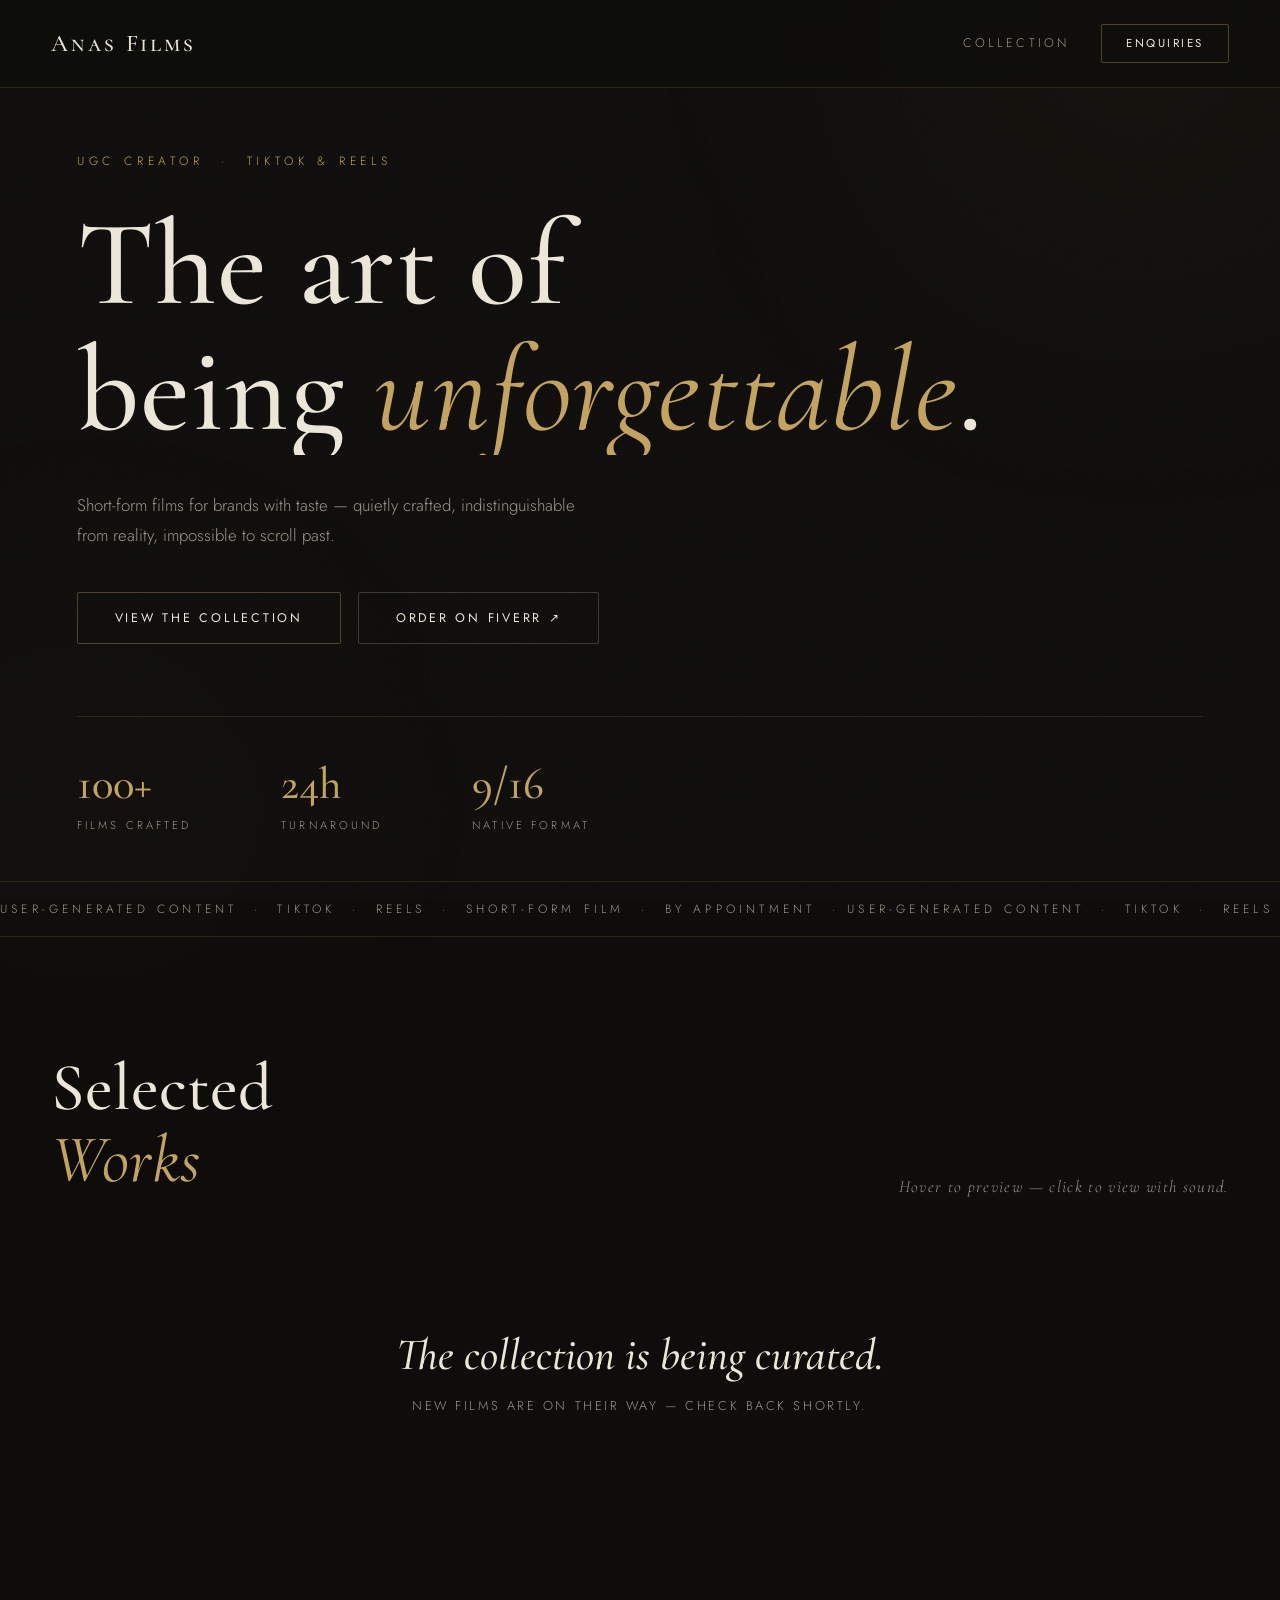
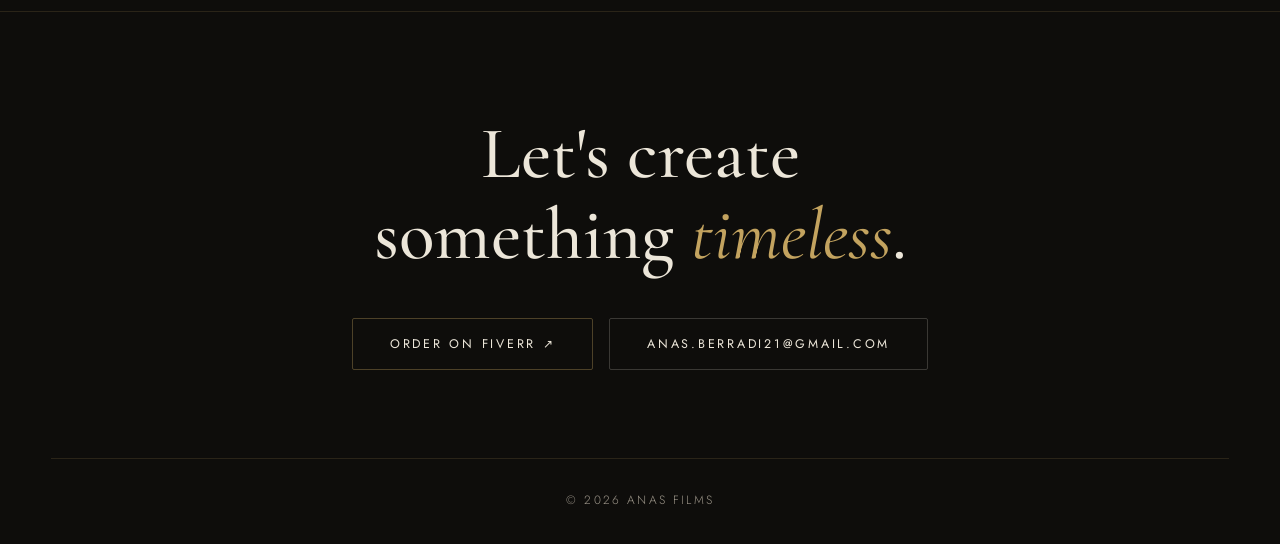
==== website/index.html @ 38eb4a40 "Reorganize: site files into website/, outreach gitignored" ====
<!DOCTYPE html>
<html lang="en">
<head>
  <meta charset="UTF-8" />
  <meta name="viewport" content="width=device-width, initial-scale=1.0" />
  <title>Anas Films — UGC Portfolio</title>
  <meta name="description" content="Short-form films for brands with taste. UGC, TikTok & Reels." />
  <link rel="icon" type="image/svg+xml" href="icon.svg" />
  <link rel="icon" type="image/png" sizes="512x512" href="icon-512.png" />
  <link rel="apple-touch-icon" href="apple-touch-icon.png" />
  <meta property="og:type" content="website" />
  <meta property="og:title" content="Anas Films — UGC Portfolio" />
  <meta property="og:description" content="Short-form films for brands with taste. UGC, TikTok & Reels." />
  <meta property="og:url" content="https://anasfilm.work" />
  <meta property="og:image" content="https://anasfilm.work/og.jpg" />
  <meta name="twitter:card" content="summary_large_image" />
  <link rel="preconnect" href="https://fonts.googleapis.com" />
  <link rel="preconnect" href="https://fonts.gstatic.com" crossorigin />
  <link href="https://fonts.googleapis.com/css2?family=Cormorant+Garamond:ital,wght@0,400;0,500;0,600;1,400;1,500&family=Jost:wght@300;400;500&display=swap" rel="stylesheet" />
  <link rel="stylesheet" href="css/style.css" />
</head>
<body>
  <!-- ambient background -->
  <div class="bg-glow bg-glow--1"></div>
  <div class="bg-glow bg-glow--2"></div>
  <div class="noise"></div>

  <!-- header -->
  <header class="header">
    <a href="index.html" class="logo">Anas Films</a>
    <nav class="nav">
      <a href="#work" class="nav-link">Collection</a>
      <a href="mailto:anas.berradi21@gmail.com" class="btn btn--small">Enquiries</a>
    </nav>
  </header>

  <main>
    <!-- hero -->
    <section class="hero">
      <p class="hero-eyebrow reveal">UGC Creator &nbsp;·&nbsp; TikTok &amp; Reels</p>
      <h1 class="hero-title">
        <span class="line">The art of</span>
        <span class="line">being <em>unforgettable</em>.</span>
      </h1>
      <p class="hero-sub reveal">
        Short-form films for brands with taste — quietly crafted,
        indistinguishable from reality, impossible to scroll past.
      </p>
      <div class="hero-cta reveal">
        <a href="#work" class="btn">View the collection</a>
        <a href="https://www.fiverr.com/s/xrdw5RX" target="_blank" rel="noopener" class="btn btn--ghost">Order on Fiverr ↗</a>
      </div>

      <div class="hero-stats reveal">
        <div class="stat"><span class="stat-num" data-count="100">0</span><span class="stat-label">Films crafted</span></div>
        <div class="stat"><span class="stat-num" data-count="24" data-suffix="h">0</span><span class="stat-label">Turnaround</span></div>
        <div class="stat"><span class="stat-num" data-count="9" data-suffix="/16">0</span><span class="stat-label">Native format</span></div>
      </div>
    </section>

    <!-- marquee -->
    <div class="marquee" aria-hidden="true">
      <div class="marquee-track">
        <span>User-Generated Content &nbsp;·&nbsp; TikTok &nbsp;·&nbsp; Reels &nbsp;·&nbsp; Short-Form Film &nbsp;·&nbsp; By Appointment &nbsp;·&nbsp; </span><span>User-Generated Content &nbsp;·&nbsp; TikTok &nbsp;·&nbsp; Reels &nbsp;·&nbsp; Short-Form Film &nbsp;·&nbsp; By Appointment &nbsp;·&nbsp; </span>
      </div>
    </div>

    <!-- work -->
    <section id="work" class="work">
      <div class="work-head">
        <h2 class="section-title">Selected<br /><em>Works</em></h2>
        <p class="work-note">Hover to preview — click to view with sound.</p>
      </div>

      <div id="video-grid" class="grid">
        <!-- cards injected by js/main.js from videos.js -->
      </div>

      <div id="empty-state" class="empty" hidden>
        <p class="empty-big">The collection is being curated.</p>
        <p class="empty-small">New films are on their way — check back shortly.</p>
      </div>
    </section>
  </main>

  <!-- footer -->
  <footer class="footer">
    <div class="footer-cta">
      <h2 class="footer-title">Let's create<br />something <em>timeless</em>.</h2>
      <div style="display:flex;gap:1rem;justify-content:center;flex-wrap:wrap">
        <a href="https://www.fiverr.com/s/xrdw5RX" target="_blank" rel="noopener" class="btn">Order on Fiverr ↗</a>
        <a href="mailto:anas.berradi21@gmail.com" class="btn btn--ghost">anas.berradi21@gmail.com</a>
      </div>
    </div>
    <div class="footer-bottom" style="justify-content:center">
      <span>© <span id="year"></span> Anas Films</span>
    </div>
  </footer>

  <!-- fullscreen player -->
  <div id="player" class="player" hidden>
    <button class="player-close" id="player-close" aria-label="Close">✕</button>
    <div class="player-box">
      <video id="player-video" controls playsinline></video>
      <div class="player-meta">
        <h3 id="player-title"></h3>
        <p id="player-client"></p>
      </div>
    </div>
  </div>

  <script src="js/main.js"></script>
</body>
</html>
---- website/css/style.css ----
/* ============ tokens ============ */
:root {
  --bg: #0e0d0b;            /* warm near-black */
  --bg-soft: #15130f;
  --ink: #ece6d9;           /* ivory */
  --ink-dim: #9d968a;
  --gold: #c3a35f;          /* champagne gold */
  --gold-dim: rgba(195, 163, 95, 0.35);
  --line: rgba(195, 163, 95, 0.16);
  --font-display: "Cormorant Garamond", serif;
  --font-body: "Jost", sans-serif;
}

* { margin: 0; padding: 0; box-sizing: border-box; }

html { scroll-behavior: smooth; }

body {
  background: var(--bg);
  color: var(--ink);
  font-family: var(--font-body);
  font-weight: 300;
  overflow-x: hidden;
  -webkit-font-smoothing: antialiased;
}

::selection { background: var(--gold); color: #14110c; }

::-webkit-scrollbar { width: 10px; }
::-webkit-scrollbar-track { background: var(--bg); }
::-webkit-scrollbar-thumb { background: #2a251d; border-radius: 5px; }

a { color: inherit; text-decoration: none; }

/* ============ ambient background ============ */
.bg-glow {
  position: fixed;
  border-radius: 50%;
  filter: blur(140px);
  pointer-events: none;
  z-index: 0;
}
.bg-glow--1 {
  width: 50vw; height: 50vw;
  top: -22vw; right: -14vw;
  background: radial-gradient(circle, rgba(195, 163, 95, 0.09), transparent 65%);
}
.bg-glow--2 {
  width: 38vw; height: 38vw;
  bottom: -12vw; left: -12vw;
  background: radial-gradient(circle, rgba(195, 163, 95, 0.06), transparent 65%);
}
.noise {
  position: fixed;
  inset: 0;
  z-index: 1;
  pointer-events: none;
  opacity: 0.05;
  background-image: url("data:image/svg+xml,%3Csvg xmlns='http://www.w3.org/2000/svg' width='120' height='120'%3E%3Cfilter id='n'%3E%3CfeTurbulence type='fractalNoise' baseFrequency='0.9' numOctaves='2'/%3E%3C/filter%3E%3Crect width='120' height='120' filter='url(%23n)' opacity='0.7'/%3E%3C/svg%3E");
}

header, main, footer { position: relative; z-index: 2; }

/* ============ header ============ */
.header {
  display: flex;
  justify-content: space-between;
  align-items: center;
  padding: 1.5rem clamp(1.2rem, 4vw, 3.5rem);
  position: sticky;
  top: 0;
  z-index: 10;
  backdrop-filter: blur(14px);
  background: rgba(14, 13, 11, 0.7);
  border-bottom: 1px solid var(--line);
}
.logo {
  font-family: var(--font-display);
  font-weight: 500;
  font-size: 1.5rem;
  letter-spacing: 0.12em;
  font-variant: small-caps;
}
.nav { display: flex; align-items: center; gap: 2rem; }
.nav-link {
  font-size: 0.78rem;
  letter-spacing: 0.25em;
  text-transform: uppercase;
  color: var(--ink-dim);
  transition: color 0.3s;
}
.nav-link:hover { color: var(--gold); }

/* ============ buttons ============ */
.btn {
  display: inline-block;
  font-family: var(--font-body);
  font-weight: 400;
  font-size: 0.78rem;
  letter-spacing: 0.22em;
  text-transform: uppercase;
  padding: 1rem 2.3rem;
  border-radius: 2px;
  background: transparent;
  color: var(--ink);
  border: 1px solid var(--gold-dim);
  cursor: pointer;
  transition: background 0.35s, color 0.35s, border-color 0.35s;
}
.btn:hover {
  background: var(--gold);
  border-color: var(--gold);
  color: #14110c;
}
.btn--small { padding: 0.65rem 1.5rem; font-size: 0.72rem; }
.btn--ghost { border-color: rgba(236, 230, 217, 0.2); }
.btn--ghost:hover { border-color: var(--gold); background: transparent; color: var(--gold); }

/* ============ hero ============ */
.hero {
  min-height: 88vh;
  display: flex;
  flex-direction: column;
  justify-content: center;
  padding: 4rem clamp(1.2rem, 6vw, 6rem) 3rem;
}
.hero-eyebrow {
  font-size: 0.75rem;
  letter-spacing: 0.4em;
  text-transform: uppercase;
  color: var(--gold);
  margin-bottom: 2rem;
}
.hero-title {
  font-family: var(--font-display);
  font-weight: 500;
  font-size: clamp(3rem, 9.5vw, 8rem);
  line-height: 1.04;
  letter-spacing: 0.01em;
}
.hero-title .line { display: block; overflow: hidden; }
.hero-title em {
  font-style: italic;
  font-weight: 400;
  color: var(--gold);
}
.hero-sub {
  max-width: 32rem;
  margin-top: 2.2rem;
  font-size: 1.05rem;
  font-weight: 300;
  color: var(--ink-dim);
  line-height: 1.8;
}
.hero-cta {
  display: flex;
  gap: 1.1rem;
  margin-top: 2.6rem;
  flex-wrap: wrap;
}
.hero-stats {
  display: flex;
  gap: clamp(2.5rem, 7vw, 6rem);
  margin-top: 4.5rem;
  padding-top: 2.5rem;
  border-top: 1px solid var(--line);
  flex-wrap: wrap;
}
.stat { display: flex; flex-direction: column; }
.stat-num {
  font-family: var(--font-display);
  font-weight: 500;
  font-size: clamp(2rem, 3.5vw, 2.9rem);
  color: var(--gold);
}
.stat-label {
  font-size: 0.7rem;
  letter-spacing: 0.28em;
  text-transform: uppercase;
  color: var(--ink-dim);
  margin-top: 0.4rem;
}

/* ============ marquee ============ */
.marquee {
  overflow: hidden;
  border-top: 1px solid var(--line);
  border-bottom: 1px solid var(--line);
  padding: 1.1rem 0;
}
.marquee-track {
  display: flex;
  white-space: nowrap;
  animation: marquee 42s linear infinite;
  font-size: 0.75rem;
  letter-spacing: 0.35em;
  text-transform: uppercase;
  color: var(--ink-dim);
}
@keyframes marquee {
  from { transform: translateX(0); }
  to { transform: translateX(-50%); }
}

/* ============ work / grid ============ */
.work { padding: clamp(4.5rem, 9vw, 8rem) clamp(1.2rem, 4vw, 3.5rem); }
.work-head {
  display: flex;
  justify-content: space-between;
  align-items: flex-end;
  gap: 2rem;
  margin-bottom: 3.2rem;
  flex-wrap: wrap;
}
.section-title {
  font-family: var(--font-display);
  font-weight: 500;
  font-size: clamp(2.4rem, 5.5vw, 4.2rem);
  line-height: 1.08;
}
.section-title em { font-style: italic; color: var(--gold); font-weight: 400; }
.work-note {
  color: var(--ink-dim);
  font-size: 0.85rem;
  letter-spacing: 0.08em;
  font-style: italic;
  font-family: var(--font-display);
  font-size: 1.05rem;
}

.grid {
  display: grid;
  grid-template-columns: repeat(auto-fill, minmax(min(240px, 100%), 1fr));
  gap: clamp(1rem, 2vw, 1.6rem);
}

.card {
  position: relative;
  aspect-ratio: 9 / 16;
  border-radius: 8px;
  overflow: hidden;
  cursor: pointer;
  border: 1px solid var(--line);
  background: #000;
  transform: translateY(24px);
  opacity: 0;
  transition: transform 0.7s cubic-bezier(0.16, 1, 0.3, 1), opacity 0.7s, border-color 0.35s, box-shadow 0.35s;
}
.card.is-visible { transform: translateY(0); opacity: 1; }
.card:hover {
  border-color: var(--gold-dim);
  box-shadow: 0 24px 60px rgba(0, 0, 0, 0.55);
  transform: translateY(-5px);
}
.card video {
  width: 100%;
  height: 100%;
  object-fit: cover;
  display: block;
}
.card-overlay {
  position: absolute;
  inset: 0;
  display: flex;
  flex-direction: column;
  justify-content: flex-end;
  padding: 1.2rem;
  background: linear-gradient(to top, rgba(0, 0, 0, 0.88) 0%, rgba(0, 0, 0, 0.25) 42%, transparent 68%);
  pointer-events: none;
}
.card-title {
  font-family: var(--font-display);
  font-weight: 600;
  font-size: 1.3rem;
  line-height: 1.15;
}
.card-client {
  font-size: 0.68rem;
  letter-spacing: 0.25em;
  text-transform: uppercase;
  color: var(--gold);
  margin-top: 0.4rem;
}
.card-play {
  position: absolute;
  top: 50%;
  left: 50%;
  transform: translate(-50%, -50%) scale(0.85);
  width: 62px;
  height: 62px;
  border-radius: 50%;
  display: grid;
  place-items: center;
  background: rgba(14, 13, 11, 0.45);
  border: 1px solid var(--gold-dim);
  backdrop-filter: blur(6px);
  opacity: 0;
  transition: opacity 0.35s, transform 0.35s;
  pointer-events: none;
}
.card:hover .card-play { opacity: 1; transform: translate(-50%, -50%) scale(1); }
.card-play svg { width: 18px; height: 18px; fill: var(--gold); margin-left: 3px; }
.card-tag {
  position: absolute;
  top: 0.9rem;
  left: 0.9rem;
  font-size: 0.62rem;
  letter-spacing: 0.22em;
  text-transform: uppercase;
  padding: 0.35rem 0.75rem;
  border-radius: 2px;
  color: var(--ink);
  background: rgba(14, 13, 11, 0.55);
  border: 1px solid var(--line);
  backdrop-filter: blur(6px);
}

/* empty state */
.empty { text-align: center; padding: 5rem 1rem; }
.empty-big {
  font-family: var(--font-display);
  font-style: italic;
  font-weight: 500;
  font-size: clamp(1.8rem, 4.5vw, 2.8rem);
  color: var(--ink);
}
.empty-small {
  color: var(--ink-dim);
  margin-top: 0.9rem;
  font-size: 0.8rem;
  letter-spacing: 0.2em;
  text-transform: uppercase;
}

/* ============ footer ============ */
.footer {
  border-top: 1px solid var(--line);
  padding: clamp(4.5rem, 8vw, 7rem) clamp(1.2rem, 4vw, 3.5rem) 2.2rem;
}
.footer-cta { text-align: center; margin-bottom: 5.5rem; }
.footer-title {
  font-family: var(--font-display);
  font-weight: 500;
  font-size: clamp(2.4rem, 6vw, 4.6rem);
  line-height: 1.1;
  margin-bottom: 2.6rem;
}
.footer-title em { font-style: italic; color: var(--gold); font-weight: 400; }
.footer-bottom {
  display: flex;
  justify-content: space-between;
  align-items: center;
  gap: 1rem;
  flex-wrap: wrap;
  color: var(--ink-dim);
  font-size: 0.75rem;
  letter-spacing: 0.18em;
  text-transform: uppercase;
  border-top: 1px solid var(--line);
  padding-top: 2rem;
}
.footer-socials { display: flex; gap: 1.8rem; }
.footer-socials a { transition: color 0.3s; }
.footer-socials a:hover { color: var(--gold); }
.footer-admin { opacity: 0.4; }

/* ============ fullscreen player ============ */
.player {
  position: fixed;
  inset: 0;
  z-index: 100;
  display: grid;
  place-items: center;
  background: rgba(8, 7, 6, 0.94);
  backdrop-filter: blur(10px);
  animation: fadeIn 0.3s ease;
}
.player[hidden] { display: none; }
@keyframes fadeIn { from { opacity: 0; } to { opacity: 1; } }
.player-box {
  width: min(420px, 92vw);
  display: flex;
  flex-direction: column;
  gap: 1rem;
}
.player-box video {
  width: 100%;
  aspect-ratio: 9 / 16;
  border-radius: 8px;
  background: #000;
  border: 1px solid var(--line);
  box-shadow: 0 30px 90px rgba(0, 0, 0, 0.8);
}
.player-meta h3 { font-family: var(--font-display); font-weight: 600; font-size: 1.4rem; }
.player-meta p { color: var(--gold); font-size: 0.7rem; letter-spacing: 0.25em; text-transform: uppercase; margin-top: 0.3rem; }
.player-close {
  position: absolute;
  top: 1.4rem;
  right: 1.6rem;
  width: 46px;
  height: 46px;
  border-radius: 50%;
  border: 1px solid var(--gold-dim);
  background: transparent;
  color: var(--ink);
  font-size: 1rem;
  cursor: pointer;
  transition: border-color 0.3s, color 0.3s;
}
.player-close:hover { border-color: var(--gold); color: var(--gold); }

/* ============ reveal animation ============ */
.reveal {
  opacity: 0;
  transform: translateY(20px);
  animation: revealUp 1.1s cubic-bezier(0.16, 1, 0.3, 1) forwards;
}
.hero-title .line { animation: revealUp 1.1s cubic-bezier(0.16, 1, 0.3, 1) both; }
.hero-title .line:nth-child(2) { animation-delay: 0.12s; }
.hero-title .line:nth-child(3) { animation-delay: 0.24s; }
.hero-sub.reveal { animation-delay: 0.35s; }
.hero-cta.reveal { animation-delay: 0.45s; }
.hero-stats.reveal { animation-delay: 0.55s; }
@keyframes revealUp {
  from { opacity: 0; transform: translateY(20px); }
  to { opacity: 1; transform: translateY(0); }
}

/* ============ admin page ============ */
.admin-body {
  min-height: 100vh;
  display: grid;
  place-items: center;
  padding: 2rem 1.2rem;
}
.admin-panel {
  width: min(560px, 100%);
  background: var(--bg-soft);
  border: 1px solid var(--line);
  border-radius: 10px;
  padding: clamp(1.8rem, 4vw, 2.8rem);
  box-shadow: 0 30px 80px rgba(0, 0, 0, 0.5);
}
.admin-panel h1 {
  font-family: var(--font-display);
  font-weight: 500;
  font-size: 2rem;
  margin-bottom: 0.4rem;
}
.admin-panel .admin-sub { color: var(--ink-dim); font-size: 0.9rem; margin-bottom: 1.8rem; }
.field { margin-bottom: 1.1rem; }
.field label {
  display: block;
  font-size: 0.68rem;
  letter-spacing: 0.25em;
  text-transform: uppercase;
  color: var(--ink-dim);
  margin-bottom: 0.5rem;
}
.field input[type="text"],
.field input[type="password"] {
  width: 100%;
  padding: 0.85rem 1rem;
  border-radius: 4px;
  border: 1px solid var(--line);
  background: rgba(255, 255, 255, 0.03);
  color: var(--ink);
  font-family: var(--font-body);
  font-size: 0.95rem;
  outline: none;
  transition: border-color 0.3s;
}
.field input:focus { border-color: var(--gold-dim); }
.field input[type="file"] {
  width: 100%;
  padding: 0.85rem;
  border-radius: 4px;
  border: 1px dashed var(--gold-dim);
  background: rgba(255, 255, 255, 0.02);
  color: var(--ink-dim);
  font-size: 0.85rem;
  cursor: pointer;
}
.admin-error {
  color: #c97b6b;
  font-size: 0.85rem;
  margin: 0.7rem 0 0;
  min-height: 1.2em;
}
.admin-ok { color: var(--gold); font-size: 0.85rem; margin: 0.7rem 0 0; }
.admin-row { display: flex; justify-content: space-between; align-items: flex-start; gap: 1rem; }
.admin-list { margin-top: 2.2rem; }
.admin-list h2 {
  font-size: 0.72rem;
  letter-spacing: 0.28em;
  text-transform: uppercase;
  color: var(--ink-dim);
  margin-bottom: 1rem;
  font-weight: 400;
}
.admin-item {
  display: flex;
  align-items: center;
  gap: 0.9rem;
  padding: 0.7rem;
  border: 1px solid var(--line);
  border-radius: 6px;
  margin-bottom: 0.6rem;
  background: rgba(255, 255, 255, 0.02);
}
.admin-item video {
  width: 44px;
  height: 78px;
  object-fit: cover;
  border-radius: 4px;
  background: #000;
  flex-shrink: 0;
}
.admin-item-info { flex: 1; min-width: 0; }
.admin-item-title { font-family: var(--font-display); font-weight: 600; font-size: 1.05rem; white-space: nowrap; overflow: hidden; text-overflow: ellipsis; }
.admin-item-client { color: var(--ink-dim); font-size: 0.72rem; letter-spacing: 0.15em; text-transform: uppercase; margin-top: 0.2rem; }
.btn-danger {
  background: transparent;
  border: 1px solid rgba(201, 123, 107, 0.45);
  color: #c97b6b;
  border-radius: 2px;
  padding: 0.45rem 0.95rem;
  font-family: var(--font-body);
  font-size: 0.68rem;
  letter-spacing: 0.2em;
  text-transform: uppercase;
  cursor: pointer;
  transition: background 0.3s;
  flex-shrink: 0;
}
.btn-danger:hover { background: rgba(201, 123, 107, 0.12); }
.btn-link {
  background: none;
  border: none;
  color: var(--ink-dim);
  font-family: var(--font-body);
  font-size: 0.75rem;
  letter-spacing: 0.2em;
  text-transform: uppercase;
  cursor: pointer;
  padding-top: 0.6rem;
}
.btn-link:hover { color: var(--gold); }
.admin-view-site {
  display: inline-block;
  margin-top: 1.8rem;
  color: var(--ink-dim);
  font-size: 0.75rem;
  letter-spacing: 0.2em;
  text-transform: uppercase;
  transition: color 0.3s;
}
.admin-view-site:hover { color: var(--gold); }
.btn[disabled] { opacity: 0.5; cursor: wait; }

@media (max-width: 640px) {
  .hero-stats { gap: 1.8rem; }
  .footer-bottom { justify-content: center; text-align: center; }
}

/* ============ admin list extras ============ */
.admin-item-meta {
  color: var(--ink-dim);
  font-size: 0.65rem;
  letter-spacing: 0.18em;
  text-transform: uppercase;
  margin-top: 0.3rem;
  opacity: 0.8;
}
.admin-item-actions {
  display: flex;
  gap: 0.4rem;
  align-items: center;
  flex-shrink: 0;
  flex-wrap: wrap;
  justify-content: flex-end;
}
.icon-btn {
  background: transparent;
  border: 1px solid var(--line);
  color: var(--ink-dim);
  border-radius: 2px;
  padding: 0.4rem 0.7rem;
  font-family: var(--font-body);
  font-size: 0.68rem;
  letter-spacing: 0.15em;
  text-transform: uppercase;
  cursor: pointer;
  transition: color 0.3s, border-color 0.3s;
}
.icon-btn:hover:not([disabled]) { color: var(--gold); border-color: var(--gold-dim); }
.icon-btn[disabled] { opacity: 0.3; cursor: default; }
.admin-edit {
  display: flex;
  flex-direction: column;
  gap: 0.45rem;
  padding: 0.2rem 0;
}
.admin-edit input {
  width: 100%;
  padding: 0.55rem 0.75rem;
  border-radius: 4px;
  border: 1px solid var(--line);
  background: rgba(255, 255, 255, 0.03);
  color: var(--ink);
  font-family: var(--font-body);
  font-size: 0.88rem;
  outline: none;
  transition: border-color 0.3s;
}
.admin-edit input:focus { border-color: var(--gold-dim); }

@media (max-width: 560px) {
  .admin-item { flex-wrap: wrap; }
  .admin-item-actions { width: 100%; justify-content: flex-start; }
}
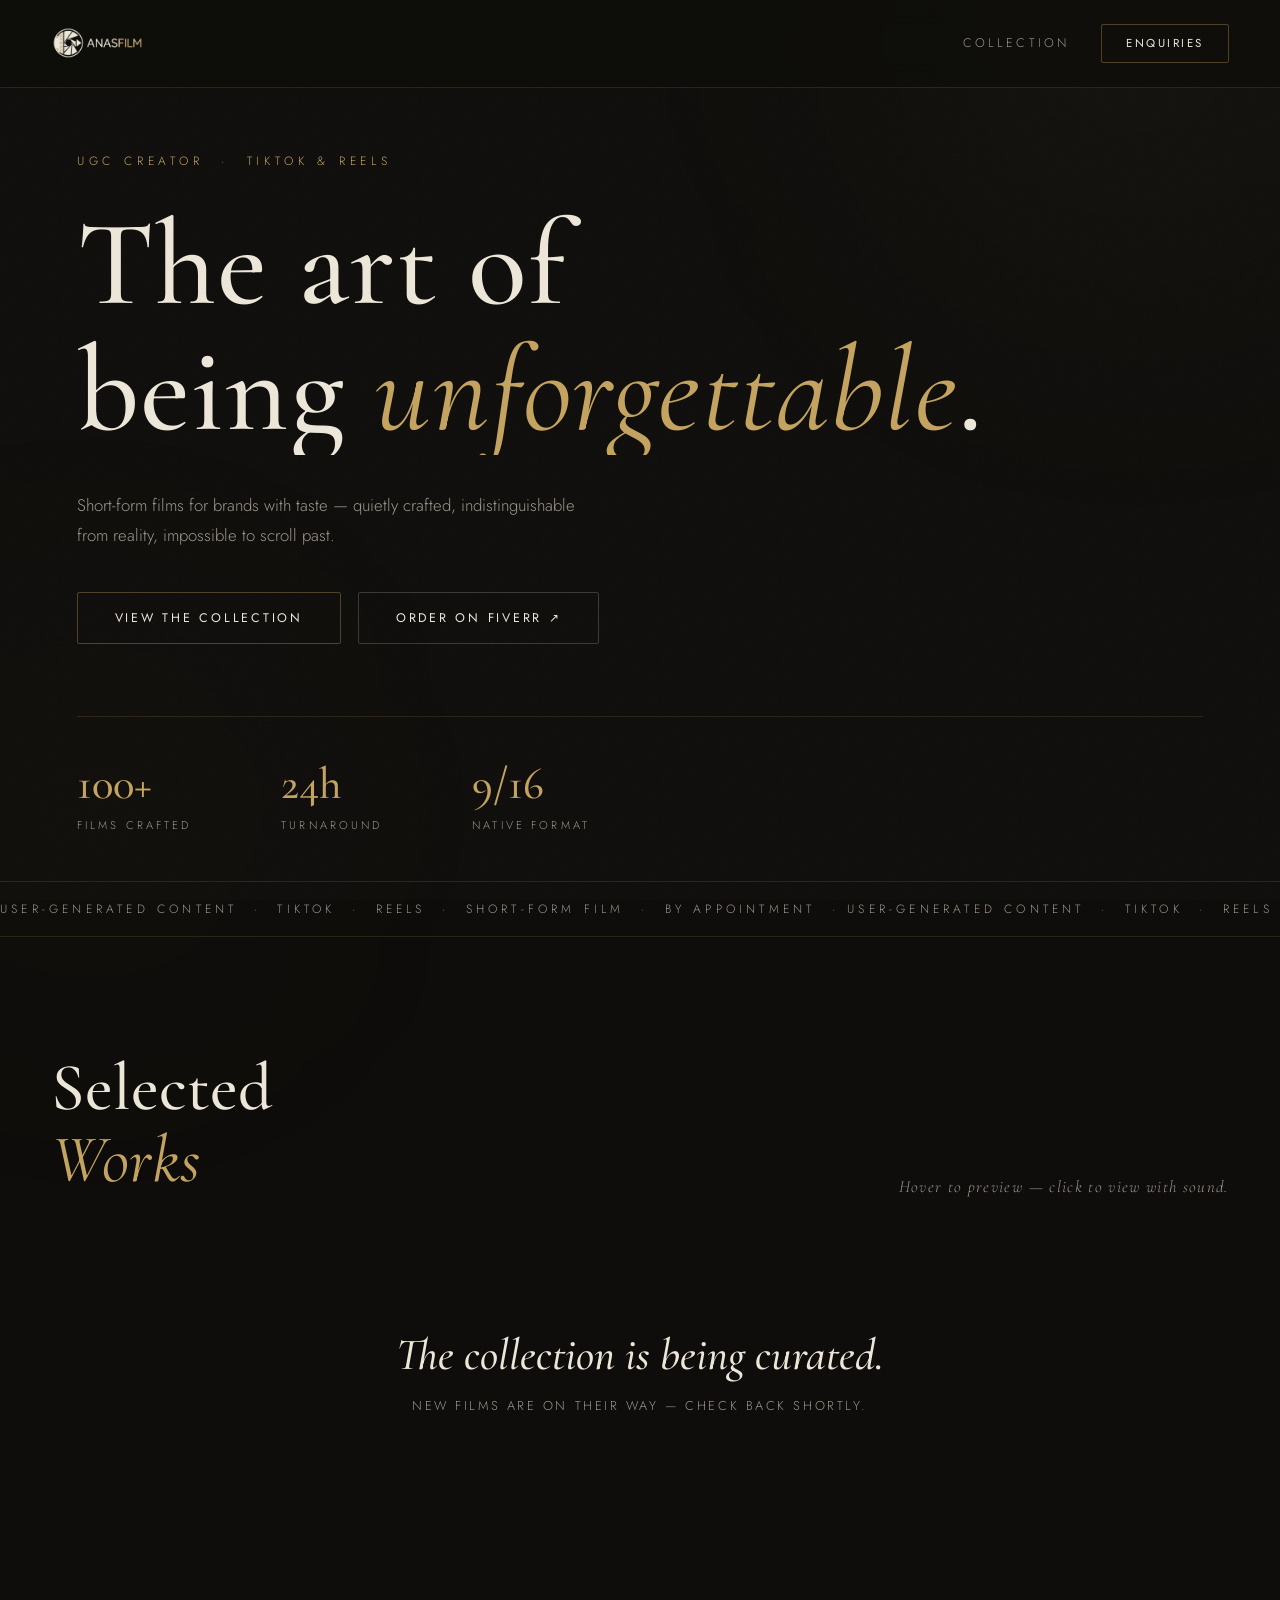
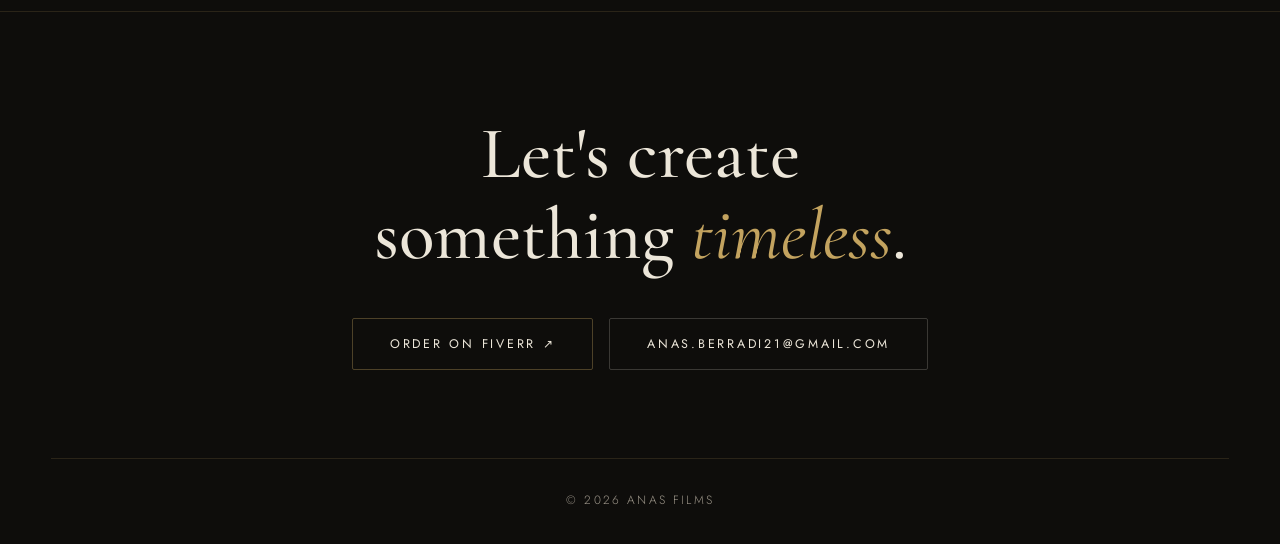
==== commit aead89a5: "Add logo to header (dark-theme ivory/gold version)" ====
--- a/website/index.html
+++ b/website/index.html
@@ -27,7 +27,7 @@
 
   <!-- header -->
   <header class="header">
-    <a href="index.html" class="logo">Anas Films</a>
+    <a href="index.html" class="logo"><img src="logo.png" alt="Anas Films" class="logo-img" /></a>
     <nav class="nav">
       <a href="#work" class="nav-link">Collection</a>
       <a href="mailto:anas.berradi21@gmail.com" class="btn btn--small">Enquiries</a>
--- a/website/css/style.css
+++ b/website/css/style.css
@@ -619,3 +619,7 @@
   .admin-item { flex-wrap: wrap; }
   .admin-item-actions { width: 100%; justify-content: flex-start; }
 }
+
+/* logo in header */
+.logo-img { height: 34px; width: auto; display: block; }
+.logo { display: inline-flex; align-items: center; }
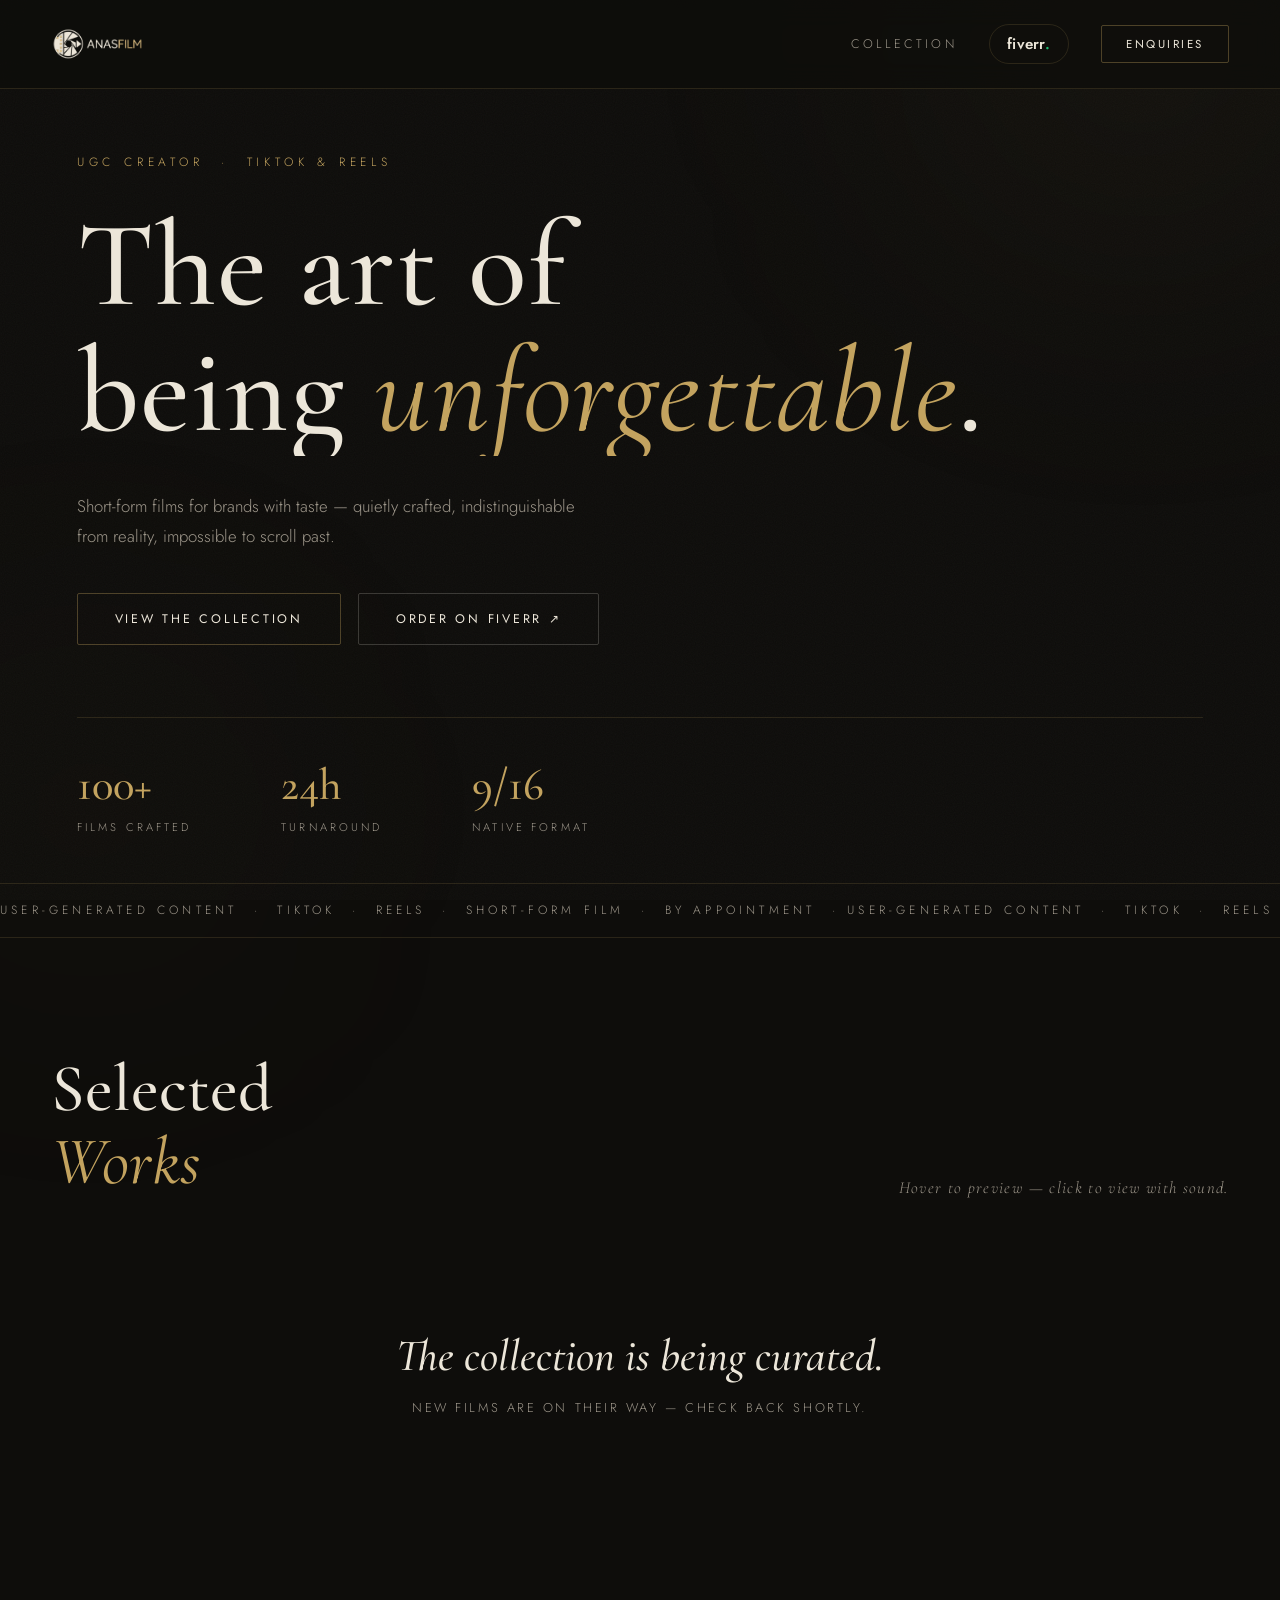
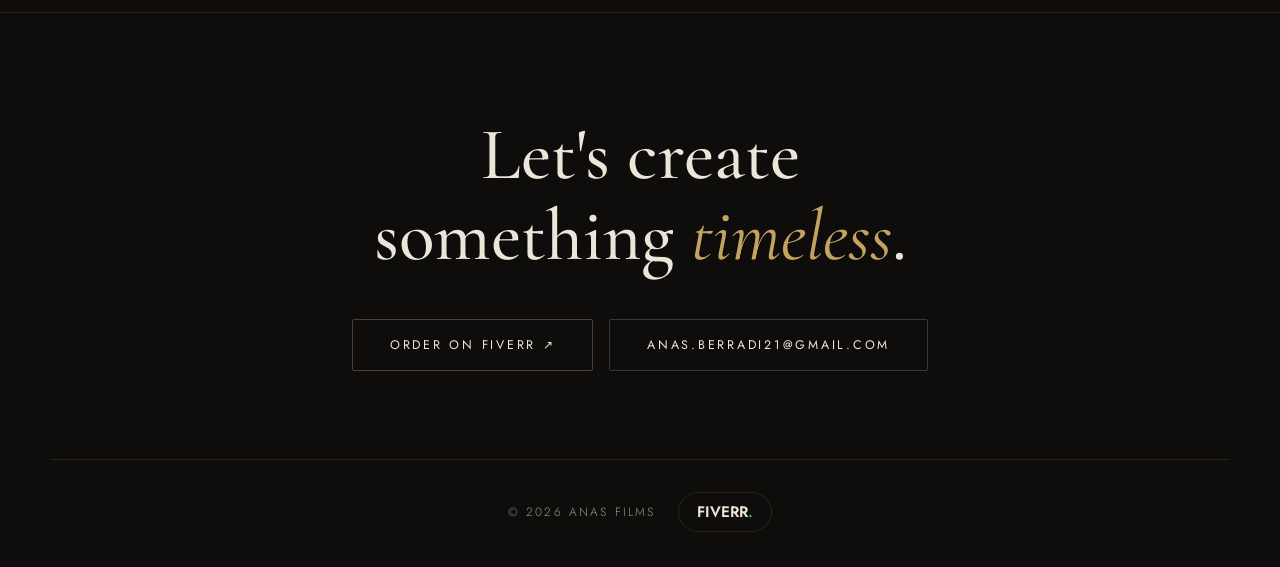
==== commit 6daa41a8: "Fiverr icon pill in header + footer" ====
--- a/website/index.html
+++ b/website/index.html
@@ -30,6 +30,7 @@
     <a href="index.html" class="logo"><img src="logo.png" alt="Anas Films" class="logo-img" /></a>
     <nav class="nav">
       <a href="#work" class="nav-link">Collection</a>
+      <a href="https://www.fiverr.com/s/xrdw5RX" target="_blank" rel="noopener" class="fiverr-pill" title="Order on Fiverr">fiverr<span class="fiverr-dot">.</span></a>
       <a href="mailto:anas.berradi21@gmail.com" class="btn btn--small">Enquiries</a>
     </nav>
   </header>
@@ -92,8 +93,9 @@
         <a href="mailto:anas.berradi21@gmail.com" class="btn btn--ghost">anas.berradi21@gmail.com</a>
       </div>
     </div>
-    <div class="footer-bottom" style="justify-content:center">
+    <div class="footer-bottom" style="justify-content:center;gap:1.4rem">
       <span>© <span id="year"></span> Anas Films</span>
+      <a href="https://www.fiverr.com/s/xrdw5RX" target="_blank" rel="noopener" class="fiverr-pill">fiverr<span class="fiverr-dot">.</span></a>
     </div>
   </footer>
 
--- a/website/css/style.css
+++ b/website/css/style.css
@@ -623,3 +623,16 @@
 /* logo in header */
 .logo-img { height: 34px; width: auto; display: block; }
 .logo { display: inline-flex; align-items: center; }
+
+/* fiverr pill */
+.fiverr-pill {
+  display: inline-flex; align-items: baseline;
+  padding: 0.5rem 1.1rem;
+  border: 1px solid var(--line);
+  border-radius: 999px;
+  font-weight: 600; font-size: 0.95rem; letter-spacing: 0.01em;
+  color: var(--ink);
+  transition: border-color 0.3s, color 0.3s;
+}
+.fiverr-pill:hover { border-color: var(--gold-dim); }
+.fiverr-dot { color: #1dbf73; }
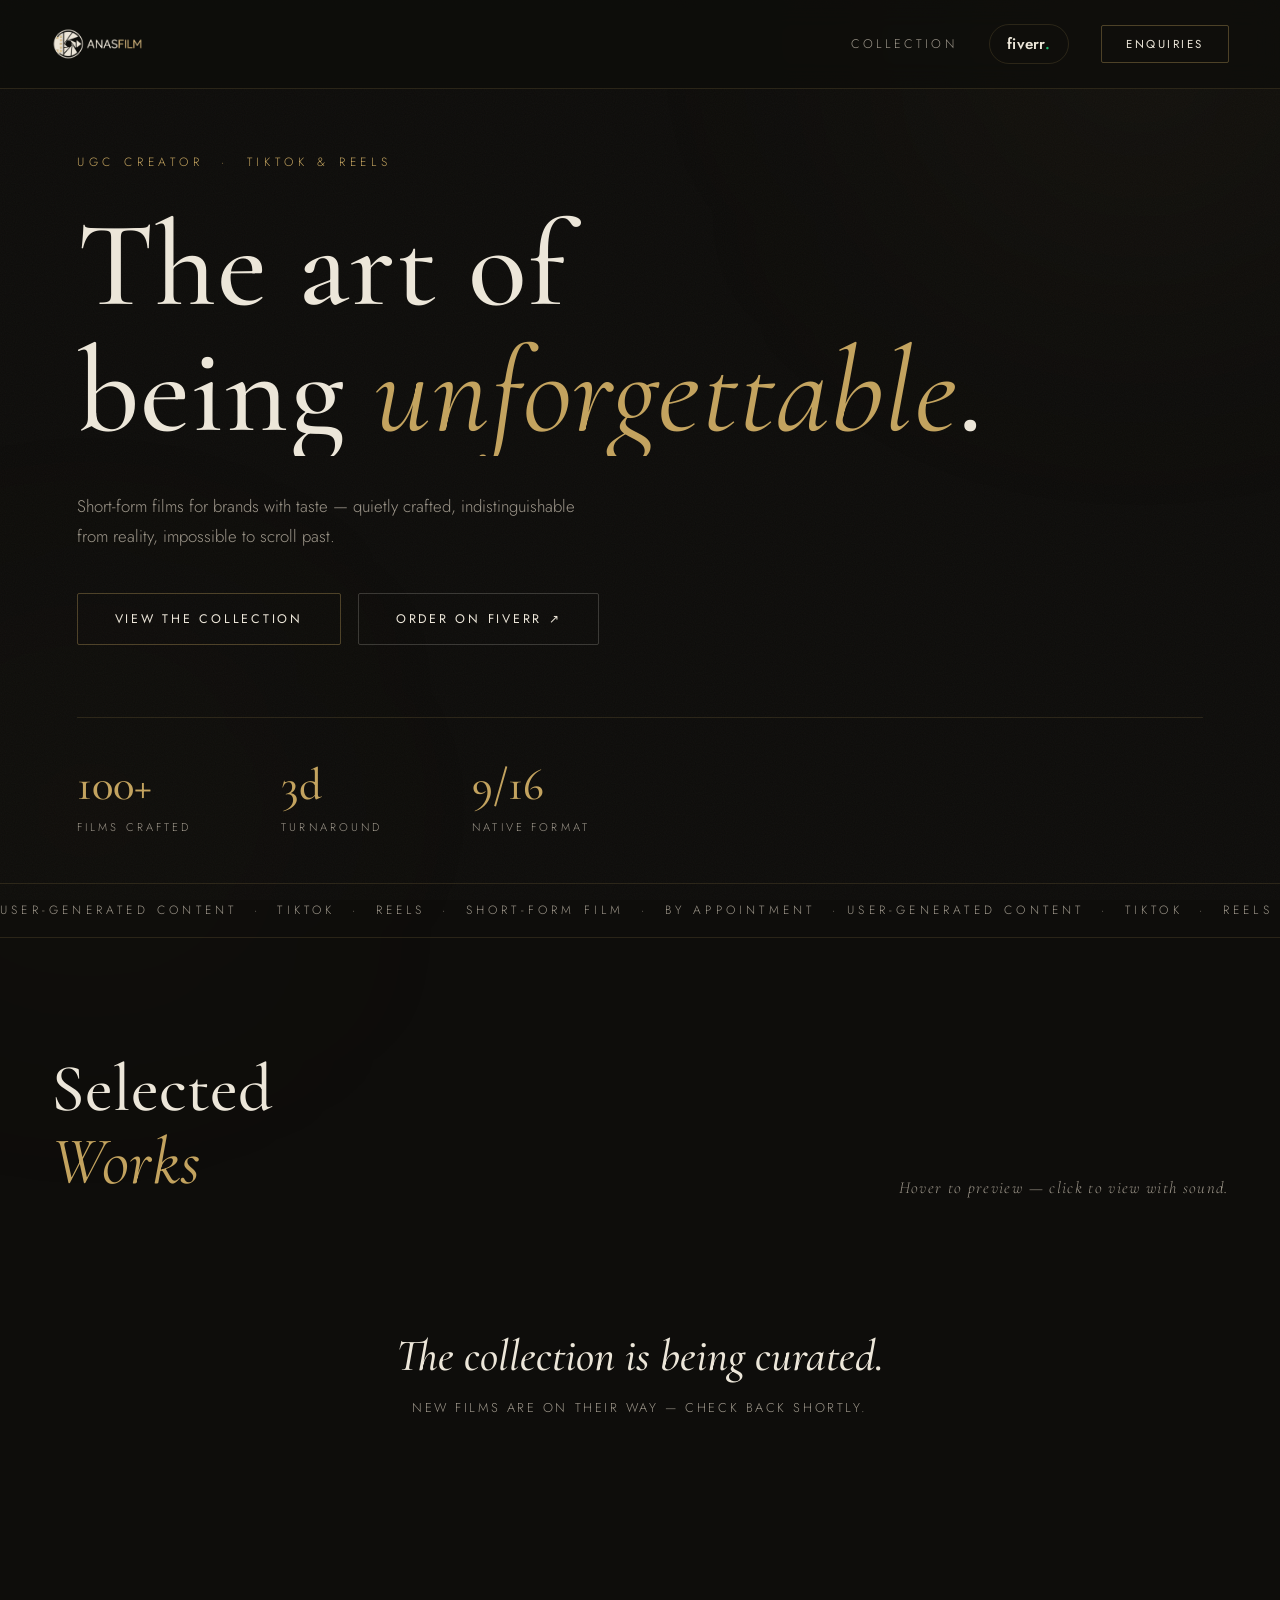
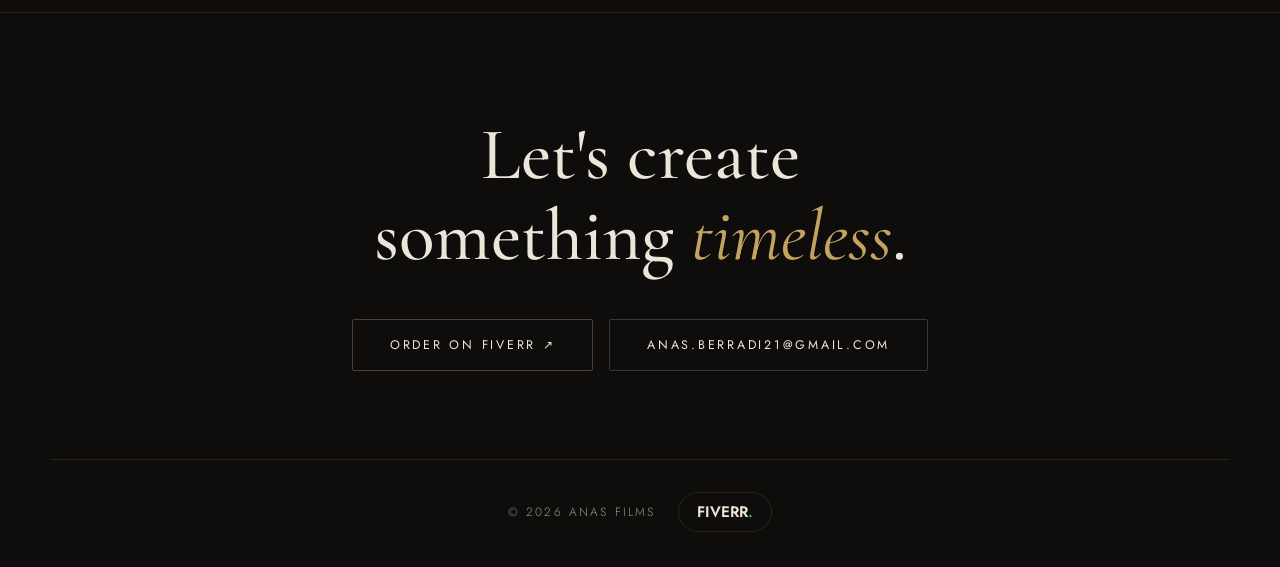
==== commit 19d80157: "Fix turnaround stat: 3 days, consistent with Fiverr/emails" ====
--- a/website/index.html
+++ b/website/index.html
@@ -54,7 +54,7 @@
 
       <div class="hero-stats reveal">
         <div class="stat"><span class="stat-num" data-count="100">0</span><span class="stat-label">Films crafted</span></div>
-        <div class="stat"><span class="stat-num" data-count="24" data-suffix="h">0</span><span class="stat-label">Turnaround</span></div>
+        <div class="stat"><span class="stat-num" data-count="3" data-suffix="d">0</span><span class="stat-label">Turnaround</span></div>
         <div class="stat"><span class="stat-num" data-count="9" data-suffix="/16">0</span><span class="stat-label">Native format</span></div>
       </div>
     </section>
